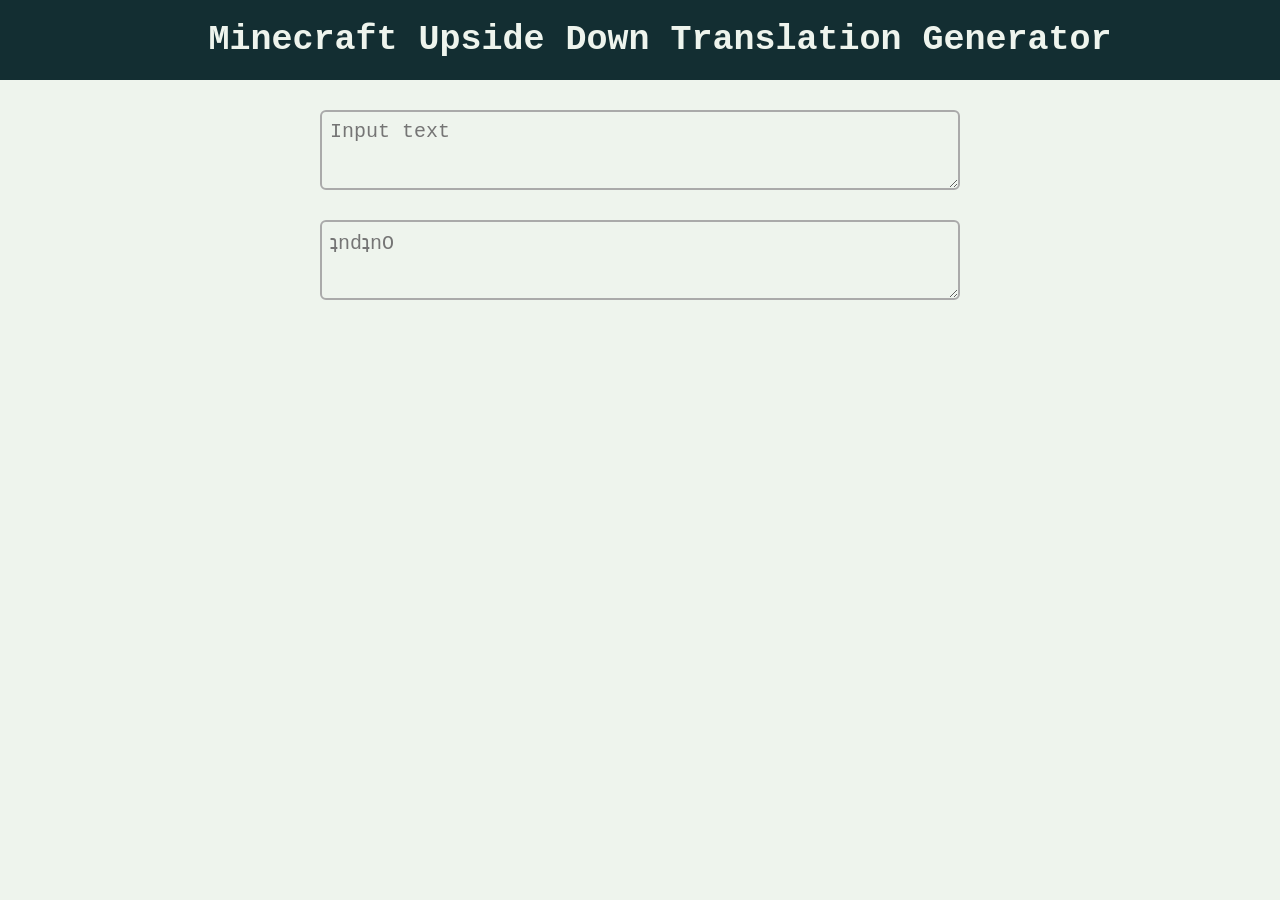
==== index.html @ ebb5330b "Finishing styling" ====
<!DOCTYPE html>
<html>
<head>
	<title>Minecraft Upside Down Generator</title>
	<script src="js/script.js"></script>
	<link rel="stylesheet" href="css/style.css"/>
</head>
<body>
	<h1 class="title">Minecraft Upside Down Translation Generator</h1>

	<br></br>
	<textarea type="text" name="Input" id="input_text" placeholder="Input text" class="text_box input_box"></textarea>
	<br></br>
	<div class="tooltip" data-tooltip="Click to copy">
		<textarea type="text" name="Output" id="upside_down_text" placeholder="ʇndʇnO" class="text_box output_box" readonly="true" onclick="copy_to_clipboard(this.id)"></textarea>
	</div>
	<script>
		console.log("Loading...");
		getdata();
	</script>
</body>
</html>
---- css/style.css ----
* {
    margin: 0;
    padding: 0;
    list-style: none;
    text-decoration: none;
    background-color: rgb(238, 244, 237);
    font-family: monospace;
}

.title {
    color: rgb(238, 244, 237);
    background-color: rgb(19, 46, 50);
    text-align: center;
    width: 100%;
    height: 100%;
    padding: 20px;
    display: block;
    font-size: 35px;
}

.text_box{
    width: 50%;
    height: 80px;
    border: 2px solid #aaa;
    border-radius: 6px;
    box-sizing: border-box;
    outline: none;
    padding: 8px;
    font-size: 20px;
    display: block;
    margin: 0 auto;
    transition: border-color .5s, box-shadow .5s;
}

.output_box {
    width: 100%;
}

.input_box:hover {
    border-color: rgb(83, 162, 190);
    box-shadow:0 0 8px 0 rgb(83, 162, 190);
    transition: border-color .2s,  box-shadow .2s;
    cursor: text;
}

.input_box:focus {
    border-color: rgb(255, 200, 87);
    box-shadow:0 0 8px 0 rgb(255, 200, 87);
    transition: border-color .2s,  box-shadow .2s;
}

.output_box:hover {
    border-color: rgb(83, 162, 190);
    box-shadow:0 0 8px 0 rgb(83, 162, 190);
    transition: border-color .2s,  box-shadow .2s;
    cursor: pointer;
}

.output_box:focus {
    border-color: lime;
    box-shadow:0 0 8px 0 lime;
    transition: border-color .2s,  box-shadow .2s;
}

.tooltip {
    font-size: 17px;
    text-align: center;
    width: 50%;
    margin-left: 25%;
}

.tooltip::before,
.tooltip:after {
    --scale: 0;

    position: absolute;
    left: 50%;
    transform: translateX(-50%) translateY(20%) scale(var(--scale));
    transition: .2s;
}

.tooltip::after{
    content: attr(data-tooltip);
    color: white;
    padding: .5rem;
    border-radius: .3rem;
    width: max-content;
    max-width: 100%;
    background: rgb(19, 46, 50);
}

.tooltip:hover::after{
    --scale: 1;
}
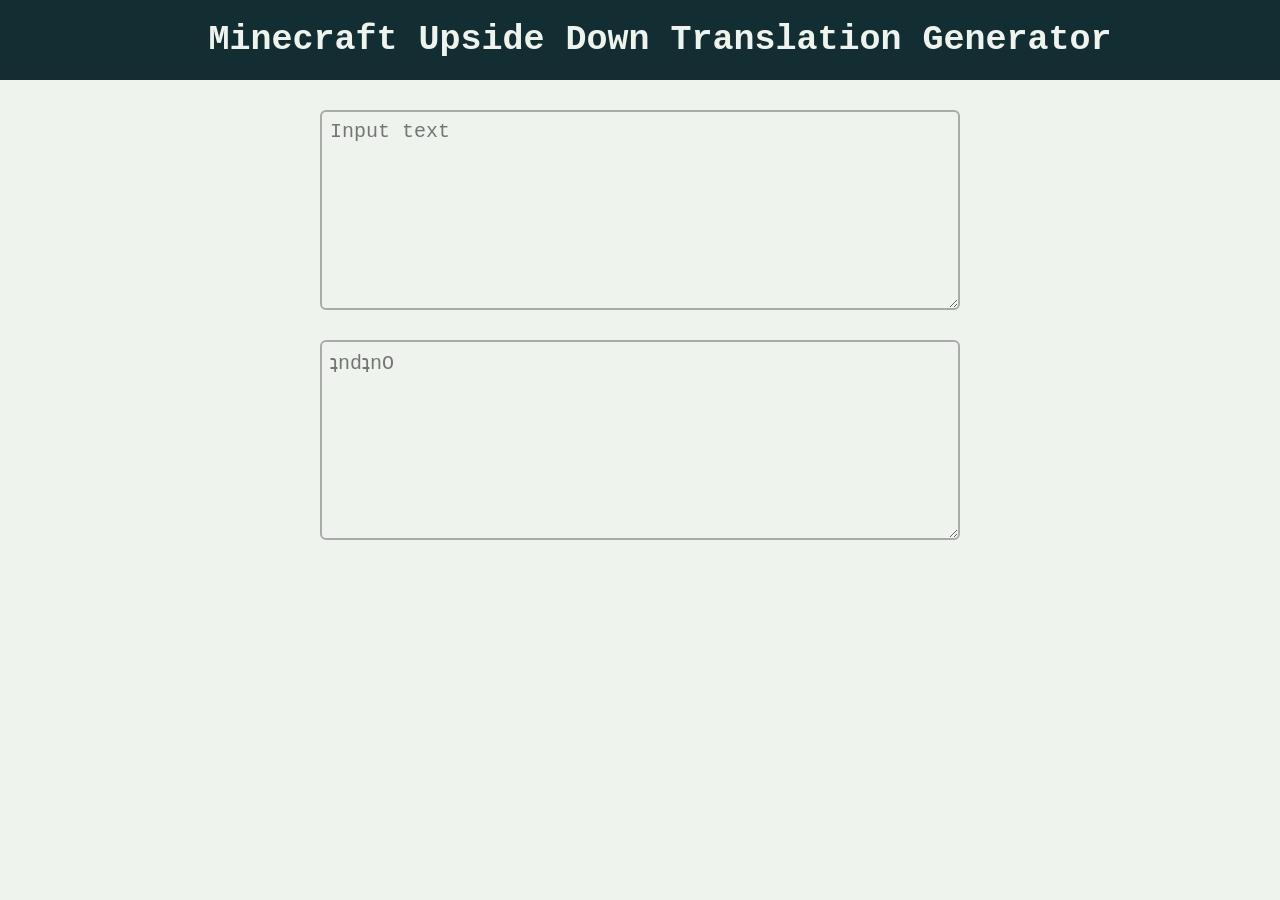
==== commit 2c1fdff9: "More refined code" ====
--- a/index.html
+++ b/index.html
@@ -7,16 +7,10 @@
 </head>
 <body>
 	<h1 class="title">Minecraft Upside Down Translation Generator</h1>
-
 	<br></br>
 	<textarea type="text" name="Input" id="input_text" placeholder="Input text" class="text_box input_box"></textarea>
 	<br></br>
-	<div class="tooltip" data-tooltip="Click to copy">
-		<textarea type="text" name="Output" id="upside_down_text" placeholder="ʇndʇnO" class="text_box output_box" readonly="true" onclick="copy_to_clipboard(this.id)"></textarea>
-	</div>
-	<script>
-		console.log("Loading...");
-		getdata();
-	</script>
+	<textarea type="text" name="Output" id="upside_down_text" placeholder="ʇndʇnO" class="text_box output_box" readonly="true" onclick="copy_to_clipboard(this.id)"></textarea>
+	<span id="tooltip" class="tooltip">Click to copy</span>
 </body>
 </html>
--- a/css/style.css
+++ b/css/style.css
@@ -20,7 +20,7 @@
 
 .text_box{
     width: 50%;
-    height: 80px;
+    height: 200px;
     border: 2px solid #aaa;
     border-radius: 6px;
     box-sizing: border-box;
@@ -30,10 +30,7 @@
     display: block;
     margin: 0 auto;
     transition: border-color .5s, box-shadow .5s;
-}
-
-.output_box {
-    width: 100%;
+    position: relative;
 }
 
 .input_box:hover {
@@ -66,29 +63,31 @@
     font-size: 17px;
     text-align: center;
     width: 50%;
-    margin-left: 25%;
-}
-
-.tooltip::before,
-.tooltip:after {
-    --scale: 0;
-
-    position: absolute;
-    left: 50%;
-    transform: translateX(-50%) translateY(20%) scale(var(--scale));
-    transition: .2s;
-}
-
-.tooltip::after{
-    content: attr(data-tooltip);
     color: white;
-    padding: .5rem;
+    padding: .8rem;
     border-radius: .3rem;
     width: max-content;
     max-width: 100%;
     background: rgb(19, 46, 50);
+    position: absolute;
+    left: 50%;
+    opacity: 1;
+    transform: translateX(-50%) translateY(0%) scale(0);
+    transition: .2s;
 }
 
-.tooltip:hover::after{
-    --scale: 1;
+.tooltip::before {
+    content: "";
+    position: absolute;
+    bottom: 100%;
+    left: calc(50% - 10px);
+    border-bottom: 10px solid rgb(19, 46, 50);
+    border-left: 10px solid transparent;
+    border-right: 10px solid transparent;
+    transform: translateY(20%);
+}
+
+.output_box:hover ~ .tooltip{
+    opacity: 1;
+    transform: translateX(-50%) translateY(30%) scale(1);
 }
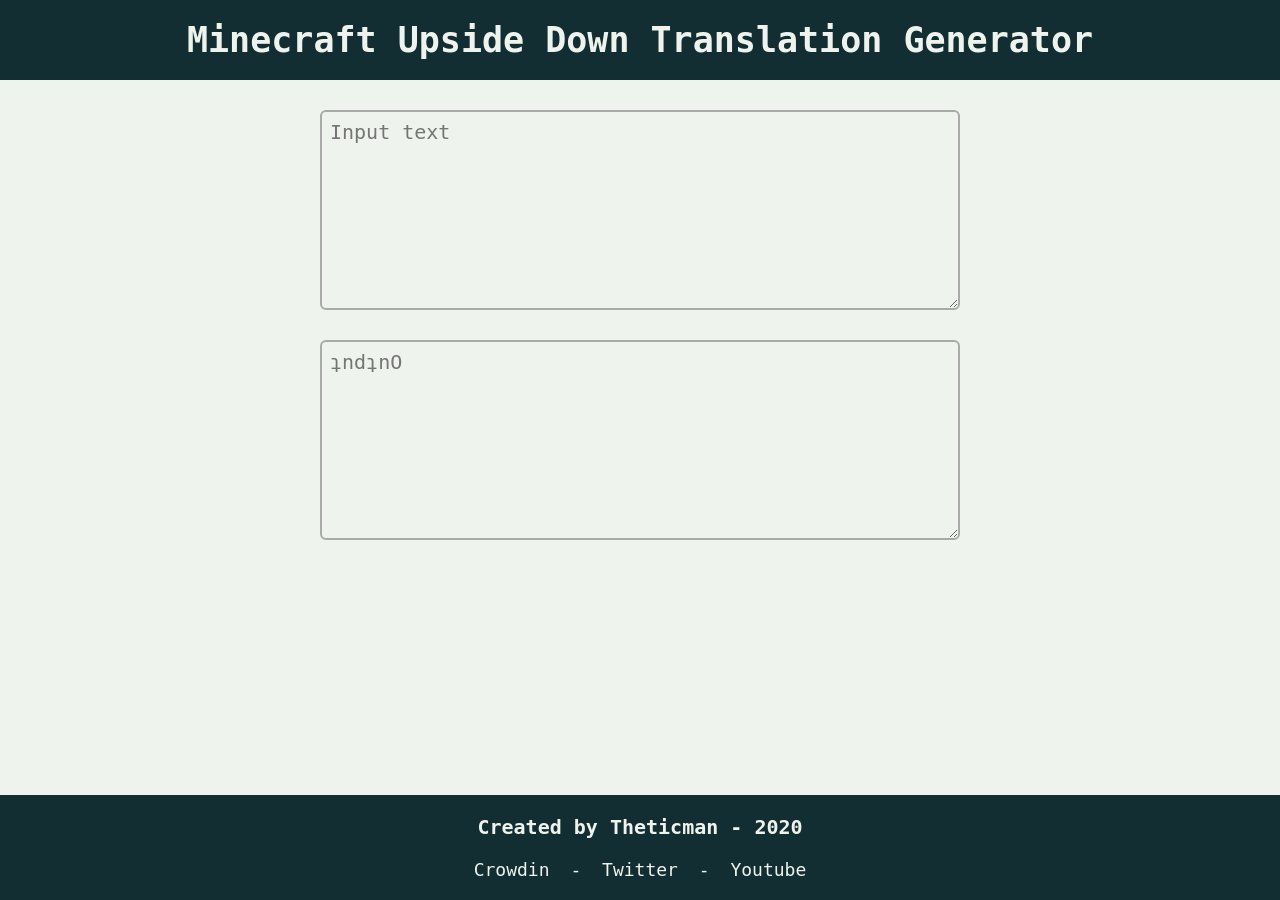
==== commit 42315f86: "Adding footer with credit" ====
--- a/index.html
+++ b/index.html
@@ -6,11 +6,26 @@
 	<link rel="stylesheet" href="css/style.css"/>
 </head>
 <body>
-	<h1 class="title">Minecraft Upside Down Translation Generator</h1>
-	<br></br>
-	<textarea type="text" name="Input" id="input_text" placeholder="Input text" class="text_box input_box"></textarea>
-	<br></br>
-	<textarea type="text" name="Output" id="upside_down_text" placeholder="ʇndʇnO" class="text_box output_box" readonly="true" onclick="copy_to_clipboard(this.id)"></textarea>
-	<span id="tooltip" class="tooltip">Click to copy</span>
+	<header>
+		<h1 class="header">Minecraft Upside Down Translation Generator</h1>
+	</header>
+	<main>
+		<br></br>
+		<textarea type="text" name="Input" id="input_text" placeholder="Input text" class="text_box input_box"></textarea>
+		<br></br>
+		<textarea type="text" name="Output" id="upside_down_text" placeholder="ʇndʇnO" class="text_box output_box" readonly="true" onclick="copy_to_clipboard(this.id)"></textarea>
+		<span id="tooltip" class="tooltip">Click to copy</span>
+		<br></br>
+	</main>
+	<footer class="footer">
+		<h1 class="footer-info">Created by Theticman - 2020</h1>
+		<li class="footer-contacts">
+			<a class="footer-contact" href="https://crowdin.com/profile/theticman" target="_blank">Crowdin</a>
+			-
+			<a class="footer-contact" href="https://twitter.com/home" target="_blank">Twitter</a>
+			-
+			<a class="footer-contact" href="https://www.youtube.com/channel/UCdM-8IQn2ysUZoFq8TFR4fQ?view_as=subscriber" target="_blank">Youtube</a>
+		</li>
+	</footer>
 </body>
 </html>
--- a/css/style.css
+++ b/css/style.css
@@ -7,14 +7,17 @@
     font-family: monospace;
 }
 
-.title {
+body {
+    min-height: 100vh;
+    display: flex;
+    flex-direction: column;
+}
+
+.header {
     color: rgb(238, 244, 237);
     background-color: rgb(19, 46, 50);
     text-align: center;
-    width: 100%;
-    height: 100%;
     padding: 20px;
-    display: block;
     font-size: 35px;
 }
 
@@ -30,7 +33,6 @@
     display: block;
     margin: 0 auto;
     transition: border-color .5s, box-shadow .5s;
-    position: relative;
 }
 
 .input_box:hover {
@@ -90,4 +92,38 @@
 .output_box:hover ~ .tooltip{
     opacity: 1;
     transform: translateX(-50%) translateY(30%) scale(1);
+}
+
+.footer {
+    background-color: rgb(19, 46, 50);
+    color: rgb(238, 244, 237);
+    text-align: center;
+    padding: 20px;
+    margin-top: auto;
+}
+
+.footer-info {
+    background-color: rgb(19, 46, 50);
+    font-size: 20px;
+}
+
+.footer-contacts {
+    color: rgb(238, 244, 237);
+    background-color: rgb(19, 46, 50);
+    padding-top: 20px;
+    font-size: 18px;
+}
+
+.footer-contact {
+    color: rgb(238, 244, 237);
+    background-color: rgb(19, 46, 50);
+    padding-top: 20px;
+    margin: 10px;
+    font-size: 18px;
+    transition: .2s;
+}
+
+.footer-contact:hover {
+    font-size: larger;
+    text-decoration: underline;
 }
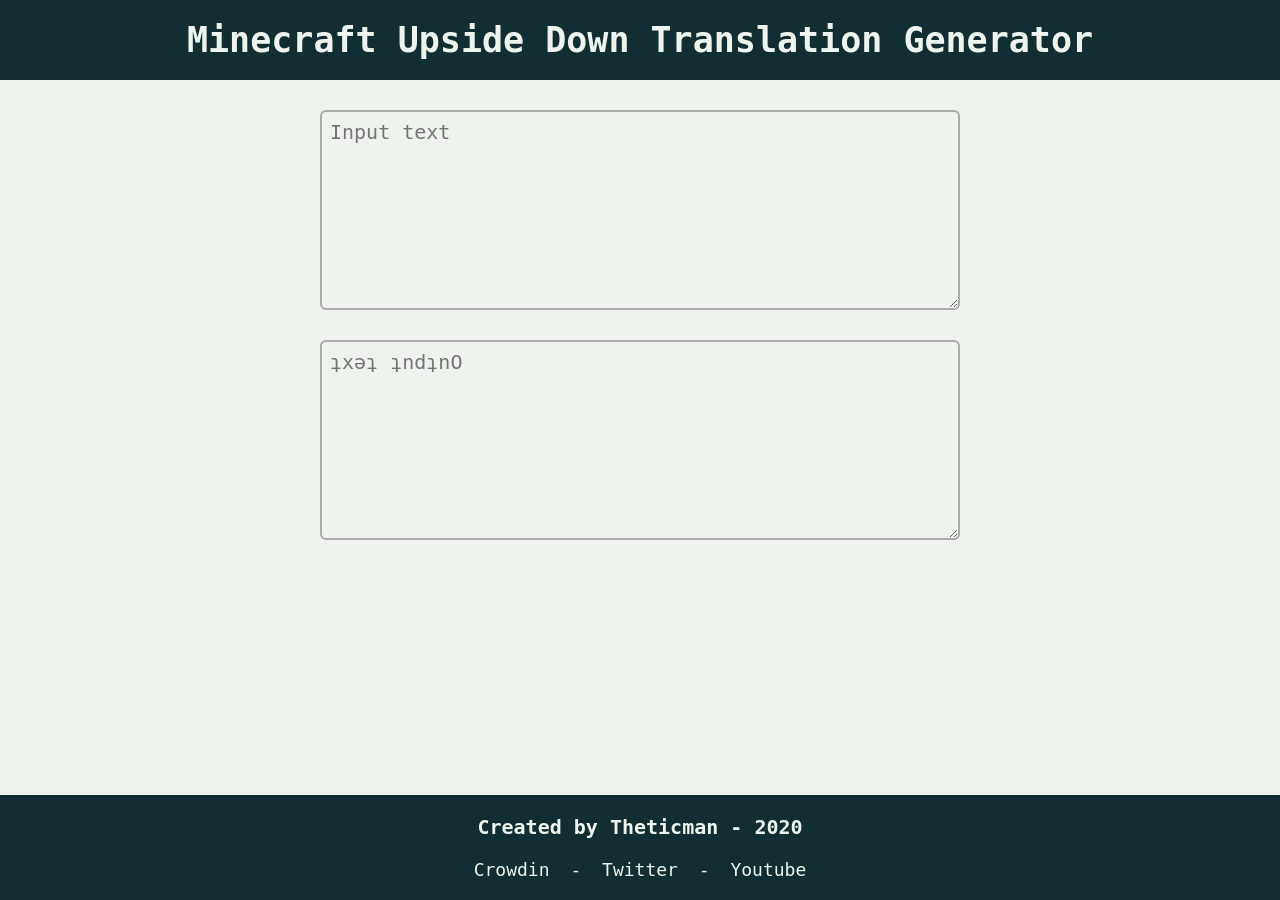
==== commit 919c18ea: "Changed Output placeholder" ====
--- a/index.html
+++ b/index.html
@@ -13,7 +13,7 @@
 		<br></br>
 		<textarea type="text" name="Input" id="input_text" placeholder="Input text" class="text_box input_box"></textarea>
 		<br></br>
-		<textarea type="text" name="Output" id="upside_down_text" placeholder="ʇndʇnO" class="text_box output_box" readonly="true" onclick="copy_to_clipboard(this.id)"></textarea>
+		<textarea type="text" name="Output" id="upside_down_text" placeholder="ʇxǝʇ ʇndʇnO" class="text_box output_box" readonly="true" onclick="copy_to_clipboard(this.id)"></textarea>
 		<span id="tooltip" class="tooltip">Click to copy</span>
 		<br></br>
 	</main>
@@ -22,7 +22,7 @@
 		<li class="footer-contacts">
 			<a class="footer-contact" href="https://crowdin.com/profile/theticman" target="_blank">Crowdin</a>
 			-
-			<a class="footer-contact" href="https://twitter.com/home" target="_blank">Twitter</a>
+			<a class="footer-contact" href="https://twitter.com/Theticman30" target="_blank">Twitter</a>
 			-
 			<a class="footer-contact" href="https://www.youtube.com/channel/UCdM-8IQn2ysUZoFq8TFR4fQ?view_as=subscriber" target="_blank">Youtube</a>
 		</li>
--- a/css/style.css
+++ b/css/style.css
@@ -11,6 +11,10 @@
     min-height: 100vh;
     display: flex;
     flex-direction: column;
+}
+
+textarea {
+    resize: vertical;
 }
 
 .header {
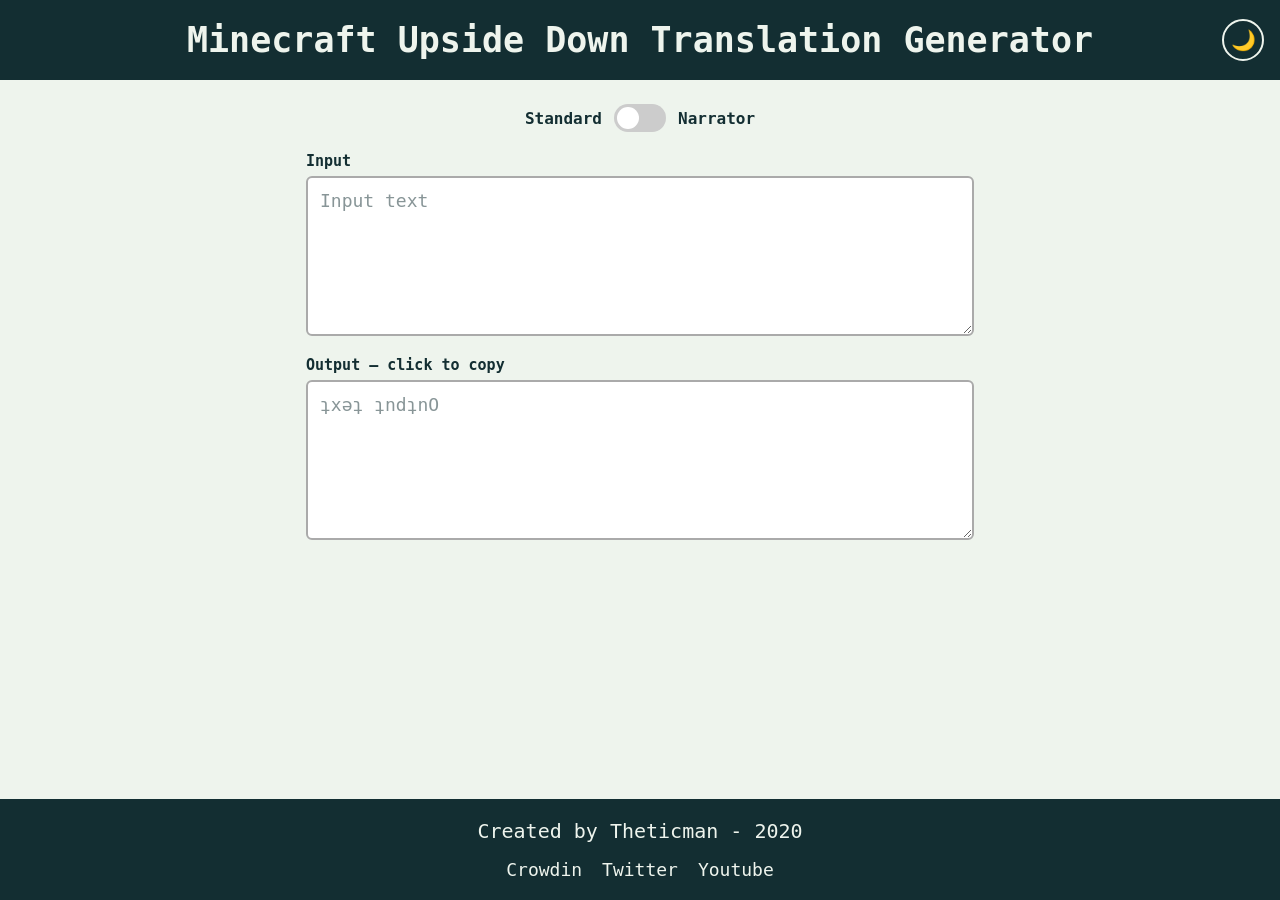
==== commit eb6427b4: "Refactor UI, add narrator mode, theming, and usage counter - Restructure HTML/CSS/JS for readability" ====
--- a/index.html
+++ b/index.html
@@ -1,31 +1,57 @@
 <!DOCTYPE html>
-<html>
+<html lang="en">
 <head>
+	<meta charset="utf-8">
+	<meta name="viewport" content="width=device-width, initial-scale=1">
 	<title>Minecraft Upside Down Generator</title>
-	<script src="js/script.js"></script>
 	<link rel="stylesheet" href="css/style.css"/>
+	<script>
+		// Apply a saved theme before first paint to avoid a flash.
+		// No saved value means follow the system preference.
+		(function () {
+			var saved = localStorage.getItem("theme");
+			if (saved === "dark" || saved === "light") {
+				document.documentElement.setAttribute("data-theme", saved);
+			}
+		})();
+	</script>
+	<script src="js/script.js" defer></script>
 </head>
 <body>
-	<header>
-		<h1 class="header">Minecraft Upside Down Translation Generator</h1>
+	<header class="header">
+		<h1 class="header__title">Minecraft Upside Down Translation Generator</h1>
+		<button id="theme_toggle" class="theme-toggle" type="button" aria-label="Toggle light or dark theme">🌙</button>
 	</header>
-	<main>
-		<br></br>
-		<textarea type="text" name="Input" id="input_text" placeholder="Input text" class="text_box input_box"></textarea>
-		<br></br>
-		<textarea type="text" name="Output" id="upside_down_text" placeholder="ʇxǝʇ ʇndʇnO" class="text_box output_box" readonly="true" onclick="copy_to_clipboard(this.id)"></textarea>
-		<span id="tooltip" class="tooltip">Click to copy</span>
-		<br></br>
+
+	<main class="main">
+		<div class="mode-toggle">
+			<span class="mode-toggle__label">Standard</span>
+			<label class="switch">
+				<input type="checkbox" id="mode_switch">
+				<span class="switch__slider"></span>
+			</label>
+			<span class="mode-toggle__label">Narrator</span>
+		</div>
+
+		<label class="field">
+			<span class="field__label">Input</span>
+			<textarea id="input_text" class="text_box" placeholder="Input text"></textarea>
+		</label>
+
+		<label class="field">
+			<span class="field__label">Output — click to copy</span>
+			<textarea id="upside_down_text" class="text_box text_box--output" placeholder="ʇxǝʇ ʇndʇnO" readonly></textarea>
+		</label>
+		<span id="tooltip" class="tooltip">Copied!</span>
 	</main>
+
 	<footer class="footer">
-		<h1 class="footer-info">Created by Theticman - 2020</h1>
-		<li class="footer-contacts">
-			<a class="footer-contact" href="https://crowdin.com/profile/theticman" target="_blank">Crowdin</a>
-			-
-			<a class="footer-contact" href="https://twitter.com/Theticman30" target="_blank">Twitter</a>
-			-
-			<a class="footer-contact" href="https://www.youtube.com/channel/UCdM-8IQn2ysUZoFq8TFR4fQ?view_as=subscriber" target="_blank">Youtube</a>
-		</li>
+		<p class="footer__info">Created by Theticman - 2020</p>
+		<nav class="footer__contacts">
+			<a class="footer__contact" href="https://crowdin.com/profile/theticman" target="_blank" rel="noopener">Crowdin</a>
+			<a class="footer__contact" href="https://twitter.com/Theticman30" target="_blank" rel="noopener">Twitter</a>
+			<a class="footer__contact" href="https://www.youtube.com/channel/UCdM-8IQn2ysUZoFq8TFR4fQ?view_as=subscriber" target="_blank" rel="noopener">Youtube</a>
+		</nav>
 	</footer>
 </body>
 </html>
--- a/css/style.css
+++ b/css/style.css
@@ -1,133 +1,297 @@
+/* ------------------------------------------------------------------ *
+ * Theme                                                                *
+ * One font for the whole page; colours come from semantic variables   *
+ * so light/dark only swap the values below.                           *
+ * ------------------------------------------------------------------ */
+:root {
+    --font: monospace;
+    --accent: rgb(83, 162, 190);
+    --focus: rgb(255, 200, 87);
+    --success: limegreen;
+    --radius: 6px;
+
+    /* Light palette (default) */
+    --bg: rgb(238, 244, 237);
+    --text: rgb(19, 46, 50);
+    --surface: #ffffff;
+    --surface-text: rgb(19, 46, 50);
+    --bar-bg: rgb(19, 46, 50);
+    --bar-text: rgb(238, 244, 237);
+    --border: #aaa;
+    --switch-off: #ccc;
+}
+
+/* Dark palette — applied explicitly via the toggle... */
+:root[data-theme="dark"] {
+    --bg: rgb(15, 23, 25);
+    --text: rgb(238, 244, 237);
+    --surface: rgb(28, 46, 50);
+    --surface-text: rgb(238, 244, 237);
+    --bar-bg: rgb(10, 18, 20);
+    --bar-text: rgb(238, 244, 237);
+    --border: rgb(70, 90, 95);
+    --switch-off: rgb(70, 90, 95);
+}
+
+/* ...or by following the system when no choice has been made. */
+@media (prefers-color-scheme: dark) {
+    :root:not([data-theme]) {
+        --bg: rgb(15, 23, 25);
+        --text: rgb(238, 244, 237);
+        --surface: rgb(28, 46, 50);
+        --surface-text: rgb(238, 244, 237);
+        --bar-bg: rgb(10, 18, 20);
+        --bar-text: rgb(238, 244, 237);
+        --border: rgb(70, 90, 95);
+        --switch-off: rgb(70, 90, 95);
+    }
+}
+
 * {
     margin: 0;
     padding: 0;
-    list-style: none;
-    text-decoration: none;
-    background-color: rgb(238, 244, 237);
-    font-family: monospace;
+    box-sizing: border-box;
+    font-family: var(--font);
 }
 
 body {
     min-height: 100vh;
     display: flex;
     flex-direction: column;
-}
-
-textarea {
-    resize: vertical;
-}
-
+    background-color: var(--bg);
+    color: var(--text);
+}
+
+/* ------------------------------------------------------------------ *
+ * Header & footer                                                      *
+ * ------------------------------------------------------------------ */
 .header {
-    color: rgb(238, 244, 237);
-    background-color: rgb(19, 46, 50);
+    position: relative;
+    background-color: var(--bar-bg);
+    color: var(--bar-text);
     text-align: center;
-    padding: 20px;
-    font-size: 35px;
-}
-
-.text_box{
-    width: 50%;
-    height: 200px;
-    border: 2px solid #aaa;
-    border-radius: 6px;
-    box-sizing: border-box;
-    outline: none;
-    padding: 8px;
+    padding: 20px 64px;
+}
+
+.header__title {
+    font-size: clamp(22px, 4vw, 35px);
+}
+
+.theme-toggle {
+    position: absolute;
+    top: 50%;
+    right: 16px;
+    transform: translateY(-50%);
+    background: transparent;
+    border: 2px solid var(--bar-text);
+    border-radius: 50%;
+    color: var(--bar-text);
+    width: 42px;
+    height: 42px;
     font-size: 20px;
-    display: block;
-    margin: 0 auto;
-    transition: border-color .5s, box-shadow .5s;
-}
-
-.input_box:hover {
-    border-color: rgb(83, 162, 190);
-    box-shadow:0 0 8px 0 rgb(83, 162, 190);
-    transition: border-color .2s,  box-shadow .2s;
-    cursor: text;
-}
-
-.input_box:focus {
-    border-color: rgb(255, 200, 87);
-    box-shadow:0 0 8px 0 rgb(255, 200, 87);
-    transition: border-color .2s,  box-shadow .2s;
-}
-
-.output_box:hover {
-    border-color: rgb(83, 162, 190);
-    box-shadow:0 0 8px 0 rgb(83, 162, 190);
-    transition: border-color .2s,  box-shadow .2s;
+    line-height: 1;
     cursor: pointer;
-}
-
-.output_box:focus {
-    border-color: lime;
-    box-shadow:0 0 8px 0 lime;
-    transition: border-color .2s,  box-shadow .2s;
-}
-
-.tooltip {
-    font-size: 17px;
-    text-align: center;
-    width: 50%;
-    color: white;
-    padding: .8rem;
-    border-radius: .3rem;
-    width: max-content;
-    max-width: 100%;
-    background: rgb(19, 46, 50);
-    position: absolute;
-    left: 50%;
-    opacity: 1;
-    transform: translateX(-50%) translateY(0%) scale(0);
-    transition: .2s;
-}
-
-.tooltip::before {
-    content: "";
-    position: absolute;
-    bottom: 100%;
-    left: calc(50% - 10px);
-    border-bottom: 10px solid rgb(19, 46, 50);
-    border-left: 10px solid transparent;
-    border-right: 10px solid transparent;
-    transform: translateY(20%);
-}
-
-.output_box:hover ~ .tooltip{
-    opacity: 1;
-    transform: translateX(-50%) translateY(30%) scale(1);
+    transition: background-color .2s, transform .2s;
+}
+
+.theme-toggle:hover {
+    background-color: rgba(255, 255, 255, 0.12);
+}
+
+.theme-toggle:active {
+    transform: translateY(-50%) scale(0.92);
 }
 
 .footer {
-    background-color: rgb(19, 46, 50);
-    color: rgb(238, 244, 237);
+    background-color: var(--bar-bg);
+    color: var(--bar-text);
     text-align: center;
     padding: 20px;
     margin-top: auto;
 }
 
-.footer-info {
-    background-color: rgb(19, 46, 50);
+.footer__info {
     font-size: 20px;
 }
 
-.footer-contacts {
-    color: rgb(238, 244, 237);
-    background-color: rgb(19, 46, 50);
-    padding-top: 20px;
+.footer__contacts {
+    margin-top: 16px;
+    display: flex;
+    justify-content: center;
+    flex-wrap: wrap;
+    gap: 8px 20px;
+}
+
+.footer__contact {
+    color: var(--bar-text);
+    text-decoration: none;
     font-size: 18px;
-}
-
-.footer-contact {
-    color: rgb(238, 244, 237);
-    background-color: rgb(19, 46, 50);
-    padding-top: 20px;
-    margin: 10px;
+    transition: color .2s;
+}
+
+.footer__contact:hover {
+    text-decoration: underline;
+}
+
+/* ------------------------------------------------------------------ *
+ * Main layout — single responsive column                              *
+ * ------------------------------------------------------------------ */
+.main {
+    width: 100%;
+    max-width: 700px;
+    margin: 0 auto;
+    padding: 24px 16px;
+    display: flex;
+    flex-direction: column;
+    gap: 20px;
+}
+
+.field {
+    display: flex;
+    flex-direction: column;
+    gap: 6px;
+}
+
+.field__label {
+    font-size: 15px;
+    font-weight: bold;
+}
+
+.text_box {
+    width: 100%;
+    min-height: 160px;
+    border: 2px solid var(--border);
+    border-radius: var(--radius);
+    outline: none;
+    padding: 12px;
     font-size: 18px;
-    transition: .2s;
-}
-
-.footer-contact:hover {
-    font-size: larger;
-    text-decoration: underline;
-}+    background-color: var(--surface);
+    color: var(--surface-text);
+    resize: vertical;
+    transition: border-color .2s, box-shadow .2s;
+}
+
+.text_box::placeholder {
+    color: var(--surface-text);
+    opacity: 0.5;
+}
+
+.text_box:hover {
+    border-color: var(--accent);
+    box-shadow: 0 0 8px 0 var(--accent);
+}
+
+.text_box:focus {
+    border-color: var(--focus);
+    box-shadow: 0 0 8px 0 var(--focus);
+}
+
+.text_box--output {
+    cursor: pointer;
+}
+
+.text_box--output:focus {
+    border-color: var(--success);
+    box-shadow: 0 0 8px 0 var(--success);
+}
+
+/* ------------------------------------------------------------------ *
+ * Mode toggle switch (Standard / Narrator)                            *
+ * ------------------------------------------------------------------ */
+.mode-toggle {
+    display: flex;
+    align-items: center;
+    justify-content: center;
+    gap: 12px;
+}
+
+.mode-toggle__label {
+    font-size: 16px;
+    font-weight: bold;
+}
+
+.switch {
+    position: relative;
+    display: inline-block;
+    width: 52px;
+    height: 28px;
+    flex-shrink: 0;
+}
+
+.switch input {
+    position: absolute;
+    opacity: 0;
+    width: 0;
+    height: 0;
+}
+
+.switch__slider {
+    position: absolute;
+    inset: 0;
+    background-color: var(--switch-off);
+    border-radius: 999px;
+    cursor: pointer;
+    transition: background-color .3s;
+}
+
+.switch__slider::before {
+    content: "";
+    position: absolute;
+    height: 22px;
+    width: 22px;
+    left: 3px;
+    top: 3px;
+    background-color: #fff;
+    border-radius: 50%;
+    transition: transform .3s;
+}
+
+.switch input:checked + .switch__slider {
+    background-color: var(--accent);
+}
+
+.switch input:checked + .switch__slider::before {
+    transform: translateX(24px);
+}
+
+.switch input:focus-visible + .switch__slider {
+    box-shadow: 0 0 0 3px var(--focus);
+}
+
+/* ------------------------------------------------------------------ *
+ * Copy tooltip                                                         *
+ * ------------------------------------------------------------------ */
+.tooltip {
+    align-self: center;
+    font-size: 16px;
+    color: var(--bar-text);
+    padding: .6rem 1rem;
+    border-radius: .3rem;
+    background-color: var(--bar-bg);
+    opacity: 0;
+    transform: scale(0);
+    transition: opacity .2s, transform .2s;
+}
+
+.tooltip--visible {
+    opacity: 1;
+    transform: scale(1);
+}
+
+/* ------------------------------------------------------------------ *
+ * Small screens                                                        *
+ * ------------------------------------------------------------------ */
+@media (max-width: 480px) {
+    .header {
+        padding: 18px 56px;
+    }
+
+    .main {
+        padding: 16px 12px;
+    }
+
+    .text_box {
+        min-height: 130px;
+        font-size: 16px;
+    }
+}
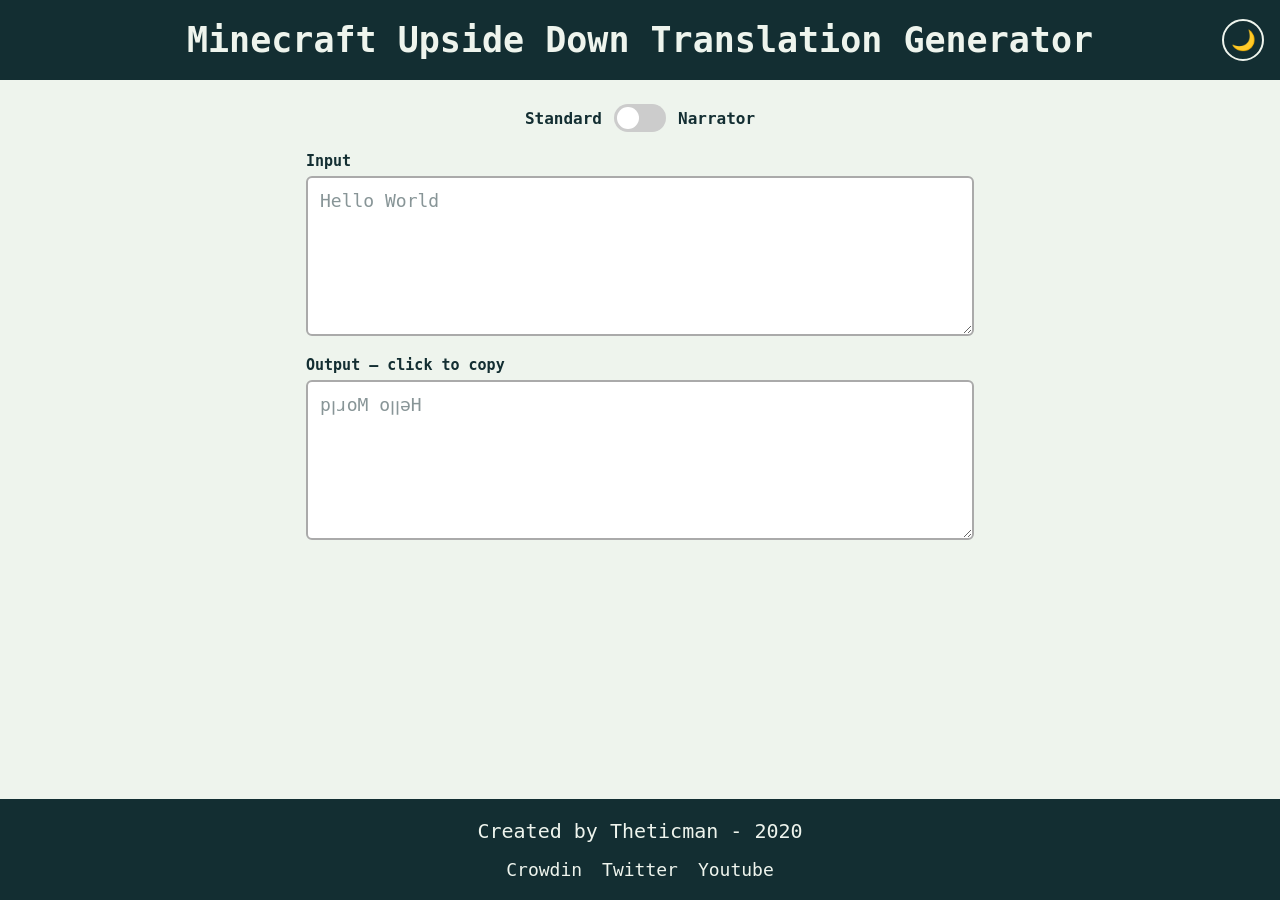
==== commit ac4062dd: "Update placeholders to "Hello World" and sync output placeholder with mode Co-Authored-By: Claude Op" ====
--- a/index.html
+++ b/index.html
@@ -35,12 +35,12 @@
 
 		<label class="field">
 			<span class="field__label">Input</span>
-			<textarea id="input_text" class="text_box" placeholder="Input text"></textarea>
+			<textarea id="input_text" class="text_box" placeholder="Hello World"></textarea>
 		</label>
 
 		<label class="field">
 			<span class="field__label">Output — click to copy</span>
-			<textarea id="upside_down_text" class="text_box text_box--output" placeholder="ʇxǝʇ ʇndʇnO" readonly></textarea>
+			<textarea id="upside_down_text" class="text_box text_box--output" placeholder="pꞁɹoM oꞁꞁǝH" readonly></textarea>
 		</label>
 		<span id="tooltip" class="tooltip">Copied!</span>
 	</main>
